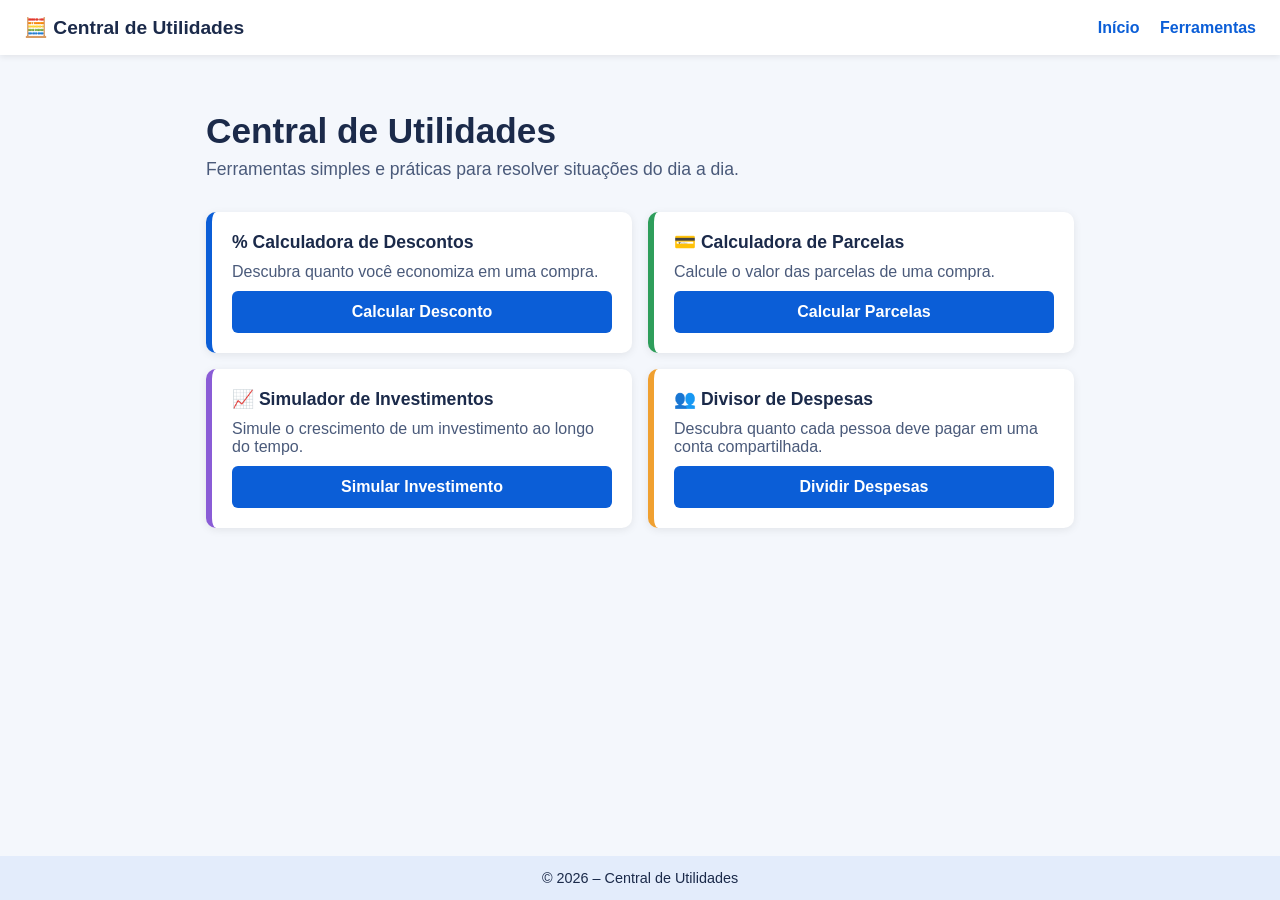
==== index.html @ aaa713ff "Entrega 1 - Fundamentos de JavaScript" ====
<!DOCTYPE html>
<html lang="pt-BR">
<head>
  <meta charset="UTF-8">
  <meta name="viewport" content="width=device-width, initial-scale=1">
  <title>Central de Utilidades</title>
  <link rel="stylesheet" href="style.css">
</head>
<body>
  <header class="topo">
    <div class="logo">🧮 Central de Utilidades</div>
    <nav>
      <a href="#inicio">Início</a>
      <a href="#ferramentas">Ferramentas</a>
    </nav>
  </header>

  <main>
    <section class="apresentacao" id="inicio">
      <h1>Central de Utilidades</h1>
      <p>Ferramentas simples e práticas para resolver situações do dia a dia.</p>
    </section>

    <section class="cartoes" id="ferramentas">
      <article class="cartao desconto">
        <h2>% Calculadora de Descontos</h2>
        <p>Descubra quanto você economiza em uma compra.</p>
        <button onclick="executarFerramenta('desconto')">Calcular Desconto</button>
      </article>

      <article class="cartao parcelas">
        <h2>💳 Calculadora de Parcelas</h2>
        <p>Calcule o valor das parcelas de uma compra.</p>
        <button onclick="executarFerramenta('parcelas')">Calcular Parcelas</button>
      </article>

      <article class="cartao investimento">
        <h2>📈 Simulador de Investimentos</h2>
        <p>Simule o crescimento de um investimento ao longo do tempo.</p>
        <button onclick="executarFerramenta('investimento')">Simular Investimento</button>
      </article>

      <article class="cartao despesas">
        <h2>👥 Divisor de Despesas</h2>
        <p>Descubra quanto cada pessoa deve pagar em uma conta compartilhada.</p>
        <button onclick="executarFerramenta('despesas')">Dividir Despesas</button>
      </article>
    </section>
  </main>

  <footer class="rodape">
    <p>© 2026 – Central de Utilidades</p>
  </footer>

  <script src="script.js"></script>
</body>
</html>
---- style.css ----
* {
  box-sizing: border-box;
  margin: 0;
  padding: 0;
}

body {
  font-family: Arial, Helvetica, sans-serif;
  background: #f4f7fc;
  color: #1b2a4a;
  min-height: 100vh;
  display: flex;
  flex-direction: column;
}

.topo {
  background: #ffffff;
  padding: 16px 24px;
  display: flex;
  justify-content: space-between;
  align-items: center;
  flex-wrap: wrap;
  gap: 8px;
  box-shadow: 0 2px 6px rgba(0, 0, 0, 0.08);
}

.logo {
  font-weight: bold;
  font-size: 1.2rem;
}

.topo nav a {
  margin-left: 16px;
  color: #0b5ed7;
  text-decoration: none;
  font-weight: bold;
}

main {
  flex: 1;
  width: 100%;
  max-width: 900px;
  margin: 0 auto;
  padding: 24px 16px;
}

.apresentacao {
  padding: 32px 0;
}

.apresentacao h1 {
  font-size: 2.2rem;
  margin-bottom: 8px;
}

.apresentacao p {
  font-size: 1.1rem;
  color: #4a5a7a;
}

.cartoes {
  display: grid;
  grid-template-columns: repeat(2, 1fr);
  gap: 16px;
}

.cartao {
  background: #ffffff;
  border-radius: 10px;
  padding: 20px;
  border-left: 6px solid #0b5ed7;
  box-shadow: 0 2px 8px rgba(0, 0, 0, 0.08);
  display: flex;
  flex-direction: column;
  gap: 10px;
}

.cartao h2 {
  font-size: 1.1rem;
}

.cartao p {
  color: #4a5a7a;
  flex: 1;
}

.cartao.desconto { border-left-color: #0b5ed7; }
.cartao.parcelas { border-left-color: #2e9e5b; }
.cartao.investimento { border-left-color: #8a5cd6; }
.cartao.despesas { border-left-color: #f0a030; }

button {
  background: #0b5ed7;
  color: #ffffff;
  border: none;
  border-radius: 6px;
  padding: 12px 16px;
  font-size: 1rem;
  font-weight: bold;
  cursor: pointer;
}

button:hover {
  background: #094db0;
}

.rodape {
  background: #e3ecfb;
  text-align: center;
  padding: 14px;
  font-size: 0.9rem;
}

@media (max-width: 600px) {
  .cartoes {
    grid-template-columns: 1fr;
  }

  .apresentacao h1 {
    font-size: 1.8rem;
  }
}
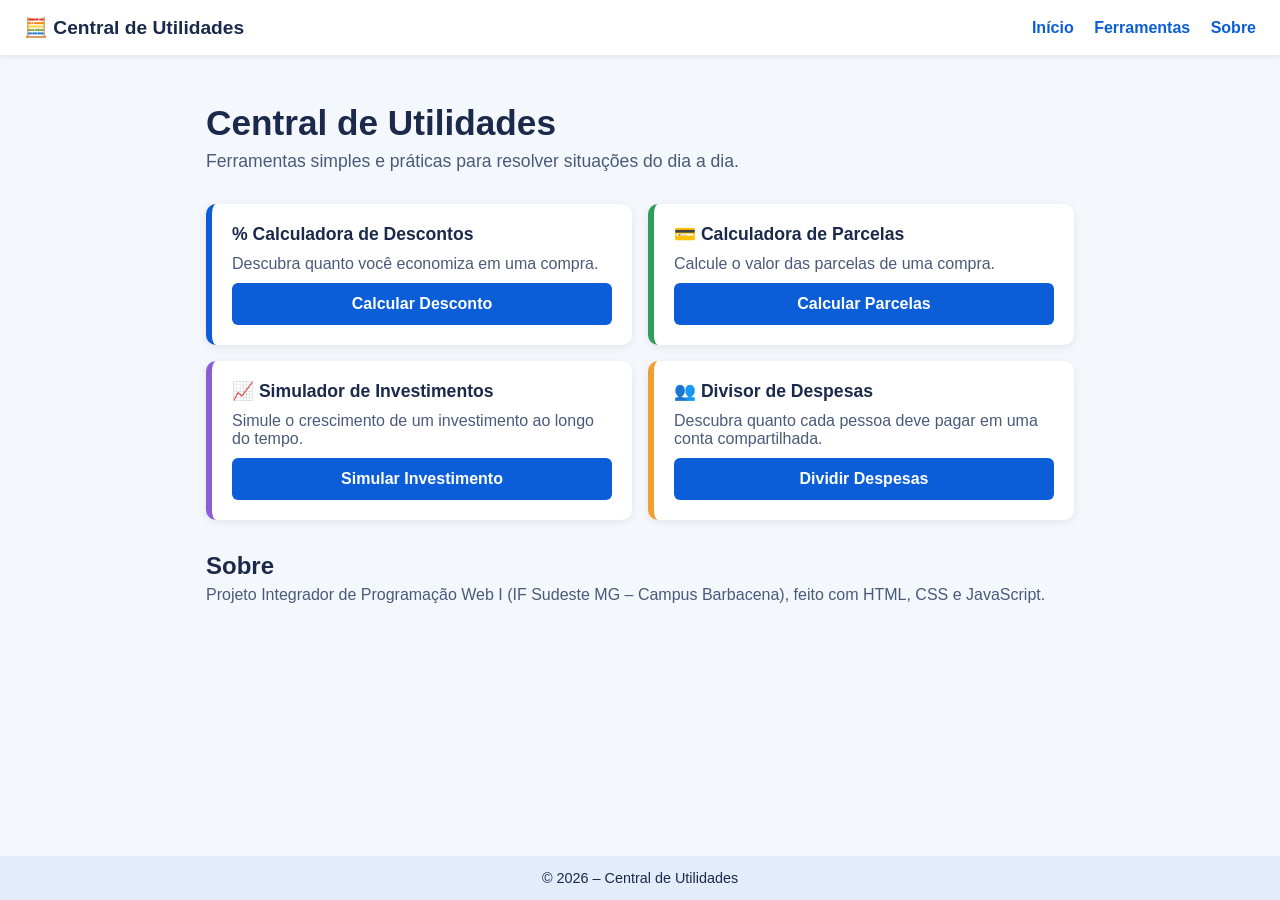
==== commit d23e68c8: "Entrega 3 - DOM, Eventos e Formulários." ====
--- a/index.html
+++ b/index.html
@@ -10,41 +10,136 @@
   <header class="topo">
     <div class="logo">🧮 Central de Utilidades</div>
     <nav>
-      <a href="#inicio">Início</a>
-      <a href="#ferramentas">Ferramentas</a>
+      <a href="#inicio" data-alvo="inicio">Início</a>
+      <a href="#ferramentas" data-alvo="ferramentas">Ferramentas</a>
+      <a href="#sobre" data-alvo="sobre">Sobre</a>
     </nav>
   </header>
 
   <main>
-    <section class="apresentacao" id="inicio">
-      <h1>Central de Utilidades</h1>
-      <p>Ferramentas simples e práticas para resolver situações do dia a dia.</p>
+    <!-- TELA INICIAL -->
+    <div class="tela" id="home">
+      <section class="apresentacao" id="inicio">
+        <h1>Central de Utilidades</h1>
+        <p>Ferramentas simples e práticas para resolver situações do dia a dia.</p>
+      </section>
+
+      <section class="cartoes" id="ferramentas">
+        <article class="cartao desconto">
+          <h2>% Calculadora de Descontos</h2>
+          <p>Descubra quanto você economiza em uma compra.</p>
+          <button type="button" data-ferramenta="desconto">Calcular Desconto</button>
+        </article>
+        <article class="cartao parcelas">
+          <h2>💳 Calculadora de Parcelas</h2>
+          <p>Calcule o valor das parcelas de uma compra.</p>
+          <button type="button" data-ferramenta="parcelas">Calcular Parcelas</button>
+        </article>
+        <article class="cartao investimento">
+          <h2>📈 Simulador de Investimentos</h2>
+          <p>Simule o crescimento de um investimento ao longo do tempo.</p>
+          <button type="button" data-ferramenta="investimento">Simular Investimento</button>
+        </article>
+        <article class="cartao despesas">
+          <h2>👥 Divisor de Despesas</h2>
+          <p>Descubra quanto cada pessoa deve pagar em uma conta compartilhada.</p>
+          <button type="button" data-ferramenta="despesas">Dividir Despesas</button>
+        </article>
+      </section>
+
+      <section class="sobre" id="sobre">
+        <h2>Sobre</h2>
+        <p>Projeto Integrador de Programação Web I (IF Sudeste MG – Campus Barbacena), feito com HTML, CSS e JavaScript.</p>
+      </section>
+    </div>
+
+    <!-- CALCULADORA DE DESCONTOS -->
+    <section class="tela oculta" id="desconto">
+      <button type="button" class="voltar" data-voltar>← Voltar para as ferramentas</button>
+      <div class="painel">
+        <form id="form-desconto" novalidate>
+          <h2>% Calculadora de Descontos</h2>
+          <p class="sub">Descubra quanto você economiza em uma compra.</p>
+          <label for="desc-preco">Preço original (R$)</label>
+          <input type="number" id="desc-preco" step="any" min="0" inputmode="decimal" placeholder="Ex.: 200,00">
+          <label for="desc-percentual">Desconto (%)</label>
+          <input type="number" id="desc-percentual" step="any" min="0" max="100" inputmode="decimal" placeholder="Ex.: 15">
+          <p class="erro" id="erro-desconto" role="alert"></p>
+          <button type="submit">Calcular Desconto</button>
+        </form>
+        <div class="resultado" id="resultado-desconto" aria-live="polite"></div>
+      </div>
     </section>
 
-    <section class="cartoes" id="ferramentas">
-      <article class="cartao desconto">
-        <h2>% Calculadora de Descontos</h2>
-        <p>Descubra quanto você economiza em uma compra.</p>
-        <button onclick="executarFerramenta('desconto')">Calcular Desconto</button>
-      </article>
+    <!-- CALCULADORA DE PARCELAS -->
+    <section class="tela oculta" id="parcelas">
+      <button type="button" class="voltar" data-voltar>← Voltar para as ferramentas</button>
+      <div class="painel">
+        <form id="form-parcelas" novalidate>
+          <h2>💳 Calculadora de Parcelas</h2>
+          <p class="sub">Calcule o valor das parcelas de uma compra (sem juros).</p>
+          <label for="parc-total">Valor total da compra (R$)</label>
+          <input type="number" id="parc-total" step="any" min="0" inputmode="decimal" placeholder="Ex.: 1200,00">
+          <label for="parc-qtd">Quantidade de parcelas</label>
+          <input type="number" id="parc-qtd" step="1" min="1" inputmode="numeric" placeholder="Ex.: 6">
+          <p class="erro" id="erro-parcelas" role="alert"></p>
+          <button type="submit">Calcular Parcelas</button>
+        </form>
+        <div class="resultado" id="resultado-parcelas" aria-live="polite"></div>
+      </div>
+    </section>
 
-      <article class="cartao parcelas">
-        <h2>💳 Calculadora de Parcelas</h2>
-        <p>Calcule o valor das parcelas de uma compra.</p>
-        <button onclick="executarFerramenta('parcelas')">Calcular Parcelas</button>
-      </article>
+    <!-- SIMULADOR DE INVESTIMENTOS -->
+    <section class="tela oculta" id="investimento">
+      <button type="button" class="voltar" data-voltar>← Voltar para as ferramentas</button>
+      <div class="painel">
+        <form id="form-investimento" novalidate>
+          <h2>📈 Simulador de Investimentos</h2>
+          <p class="sub">Simule o crescimento de um investimento ao longo do tempo.</p>
+          <label for="inv-inicial">Investimento inicial (R$)</label>
+          <input type="number" id="inv-inicial" step="any" min="0" inputmode="decimal" placeholder="Ex.: 1000,00">
+          <label for="inv-aporte">Aporte mensal (R$)</label>
+          <input type="number" id="inv-aporte" step="any" min="0" inputmode="decimal" placeholder="Ex.: 200,00">
+          <label for="inv-taxa">Taxa de rendimento mensal (%)</label>
+          <input type="number" id="inv-taxa" step="any" min="0" inputmode="decimal" placeholder="Ex.: 1">
+          <label for="inv-meses">Período (meses)</label>
+          <input type="number" id="inv-meses" step="1" min="1" inputmode="numeric" placeholder="Ex.: 12">
+          <p class="erro" id="erro-investimento" role="alert"></p>
+          <button type="submit">Simular Investimento</button>
+        </form>
+        <div class="resultado" id="resultado-investimento" aria-live="polite"></div>
+      </div>
+    </section>
 
-      <article class="cartao investimento">
-        <h2>📈 Simulador de Investimentos</h2>
-        <p>Simule o crescimento de um investimento ao longo do tempo.</p>
-        <button onclick="executarFerramenta('investimento')">Simular Investimento</button>
-      </article>
+    <!-- DIVISOR DE DESPESAS -->
+    <section class="tela oculta" id="despesas">
+      <button type="button" class="voltar" data-voltar>← Voltar para as ferramentas</button>
+      <div class="painel">
+        <div>
+          <h2>👥 Divisor de Despesas</h2>
+          <p class="sub">Descubra quanto cada pessoa deve pagar em uma conta compartilhada.</p>
 
-      <article class="cartao despesas">
-        <h2>👥 Divisor de Despesas</h2>
-        <p>Descubra quanto cada pessoa deve pagar em uma conta compartilhada.</p>
-        <button onclick="executarFerramenta('despesas')">Dividir Despesas</button>
-      </article>
+          <form id="form-adicionar" novalidate>
+            <label for="desp-descricao">Descrição da despesa</label>
+            <input type="text" id="desp-descricao" placeholder="Ex.: Almoço">
+            <label for="desp-valor">Valor (R$)</label>
+            <input type="number" id="desp-valor" step="any" min="0" inputmode="decimal" placeholder="Ex.: 50,00">
+            <p class="erro" id="erro-despesa-add" role="alert"></p>
+            <button type="submit">➕ Adicionar despesa</button>
+          </form>
+
+          <h3>Despesas incluídas</h3>
+          <ul class="lista" id="lista-despesas"></ul>
+
+          <form id="form-despesas" novalidate>
+            <label for="desp-pessoas">Quantidade de pessoas</label>
+            <input type="number" id="desp-pessoas" step="1" min="1" inputmode="numeric" placeholder="Ex.: 4">
+            <p class="erro" id="erro-despesas" role="alert"></p>
+            <button type="submit">Dividir Despesas</button>
+          </form>
+        </div>
+        <div class="resultado" id="resultado-despesas" aria-live="polite"></div>
+      </div>
     </section>
   </main>
 
--- a/style.css
+++ b/style.css
@@ -1,8 +1,4 @@
-* {
-  box-sizing: border-box;
-  margin: 0;
-  padding: 0;
-}
+* { box-sizing: border-box; margin: 0; padding: 0; }
 
 body {
   font-family: Arial, Helvetica, sans-serif;
@@ -23,47 +19,18 @@
   gap: 8px;
   box-shadow: 0 2px 6px rgba(0, 0, 0, 0.08);
 }
+.logo { font-weight: bold; font-size: 1.2rem; }
+.topo nav a { margin-left: 16px; color: #0b5ed7; text-decoration: none; font-weight: bold; }
 
-.logo {
-  font-weight: bold;
-  font-size: 1.2rem;
-}
+main { flex: 1; width: 100%; max-width: 900px; margin: 0 auto; padding: 24px 16px; }
+.oculta { display: none; }
 
-.topo nav a {
-  margin-left: 16px;
-  color: #0b5ed7;
-  text-decoration: none;
-  font-weight: bold;
-}
+/* Tela inicial */
+.apresentacao { padding: 24px 0 32px; }
+.apresentacao h1 { font-size: 2.2rem; margin-bottom: 8px; }
+.apresentacao p { font-size: 1.1rem; color: #4a5a7a; }
 
-main {
-  flex: 1;
-  width: 100%;
-  max-width: 900px;
-  margin: 0 auto;
-  padding: 24px 16px;
-}
-
-.apresentacao {
-  padding: 32px 0;
-}
-
-.apresentacao h1 {
-  font-size: 2.2rem;
-  margin-bottom: 8px;
-}
-
-.apresentacao p {
-  font-size: 1.1rem;
-  color: #4a5a7a;
-}
-
-.cartoes {
-  display: grid;
-  grid-template-columns: repeat(2, 1fr);
-  gap: 16px;
-}
-
+.cartoes { display: grid; grid-template-columns: repeat(2, 1fr); gap: 16px; }
 .cartao {
   background: #ffffff;
   border-radius: 10px;
@@ -74,21 +41,18 @@
   flex-direction: column;
   gap: 10px;
 }
-
-.cartao h2 {
-  font-size: 1.1rem;
-}
-
-.cartao p {
-  color: #4a5a7a;
-  flex: 1;
-}
-
+.cartao h2 { font-size: 1.1rem; }
+.cartao p { color: #4a5a7a; flex: 1; }
 .cartao.desconto { border-left-color: #0b5ed7; }
 .cartao.parcelas { border-left-color: #2e9e5b; }
 .cartao.investimento { border-left-color: #8a5cd6; }
 .cartao.despesas { border-left-color: #f0a030; }
 
+.sobre { margin-top: 32px; }
+.sobre h2 { margin-bottom: 6px; }
+.sobre p { color: #4a5a7a; }
+
+/* Botões */
 button {
   background: #0b5ed7;
   color: #ffffff;
@@ -99,24 +63,91 @@
   font-weight: bold;
   cursor: pointer;
 }
+button:hover { background: #094db0; }
+.voltar { background: none; color: #0b5ed7; padding: 4px 0; margin-bottom: 12px; }
+.voltar:hover { background: none; text-decoration: underline; }
 
-button:hover {
-  background: #094db0;
+/* Ferramentas */
+.painel {
+  background: #ffffff;
+  border-radius: 10px;
+  padding: 20px;
+  box-shadow: 0 2px 8px rgba(0, 0, 0, 0.08);
+  display: grid;
+  grid-template-columns: 1fr 1fr;
+  gap: 24px;
 }
+.painel h2 { font-size: 1.3rem; margin-bottom: 4px; }
+.painel h3 { font-size: 1rem; margin: 16px 0 6px; }
+.sub { color: #4a5a7a; margin-bottom: 8px; }
 
-.rodape {
+label { display: block; font-size: 0.9rem; font-weight: bold; margin: 12px 0 4px; }
+input {
+  width: 100%;
+  padding: 10px;
+  font-size: 1rem;
+  border: 1px solid #b9c6e0;
+  border-radius: 6px;
+}
+form button[type="submit"] { width: 100%; margin-top: 14px; }
+.erro { color: #c62828; font-size: 0.9rem; margin-top: 8px; min-height: 1em; }
+
+/* Resultado */
+.resultado {
+  background: #f4f7fc;
+  border-radius: 8px;
+  padding: 16px;
+  align-self: start;
+}
+.resultado h3 {
+  background: #dff3e4;
+  color: #1c6b3a;
+  padding: 10px;
+  border-radius: 6px;
+  margin-bottom: 10px;
+}
+.vazio { color: #6b7a99; }
+.linha {
+  display: flex;
+  justify-content: space-between;
+  gap: 8px;
+  padding: 8px 0;
+  border-bottom: 1px solid #dbe3f3;
+}
+.destaque {
+  display: flex;
+  justify-content: space-between;
+  gap: 8px;
   background: #e3ecfb;
-  text-align: center;
-  padding: 14px;
-  font-size: 0.9rem;
+  padding: 12px 10px;
+  border-radius: 6px;
+  margin-top: 10px;
+  font-weight: bold;
+  font-size: 1.1rem;
 }
+.detalhes { margin-top: 12px; font-size: 0.9rem; color: #4a5a7a; }
+.detalhes li { margin-left: 18px; }
 
-@media (max-width: 600px) {
-  .cartoes {
-    grid-template-columns: 1fr;
-  }
+/* Lista de despesas */
+.lista { list-style: none; border: 1px solid #dbe3f3; border-radius: 8px; padding: 4px 10px; }
+.lista li {
+  display: flex;
+  justify-content: space-between;
+  align-items: center;
+  gap: 8px;
+  padding: 8px 0;
+  border-bottom: 1px solid #eef2fa;
+}
+.lista li:last-child { border-bottom: none; }
+.lista .vazio { display: block; padding: 8px 0; }
+.lista button { background: #c62828; padding: 6px 10px; font-size: 0.85rem; }
+.lista button:hover { background: #9e1f1f; }
 
-  .apresentacao h1 {
-    font-size: 1.8rem;
-  }
+.rodape { background: #e3ecfb; text-align: center; padding: 14px; font-size: 0.9rem; }
+
+/* Responsividade */
+@media (max-width: 700px) {
+  .cartoes { grid-template-columns: 1fr; }
+  .painel { grid-template-columns: 1fr; }
+  .apresentacao h1 { font-size: 1.8rem; }
 }
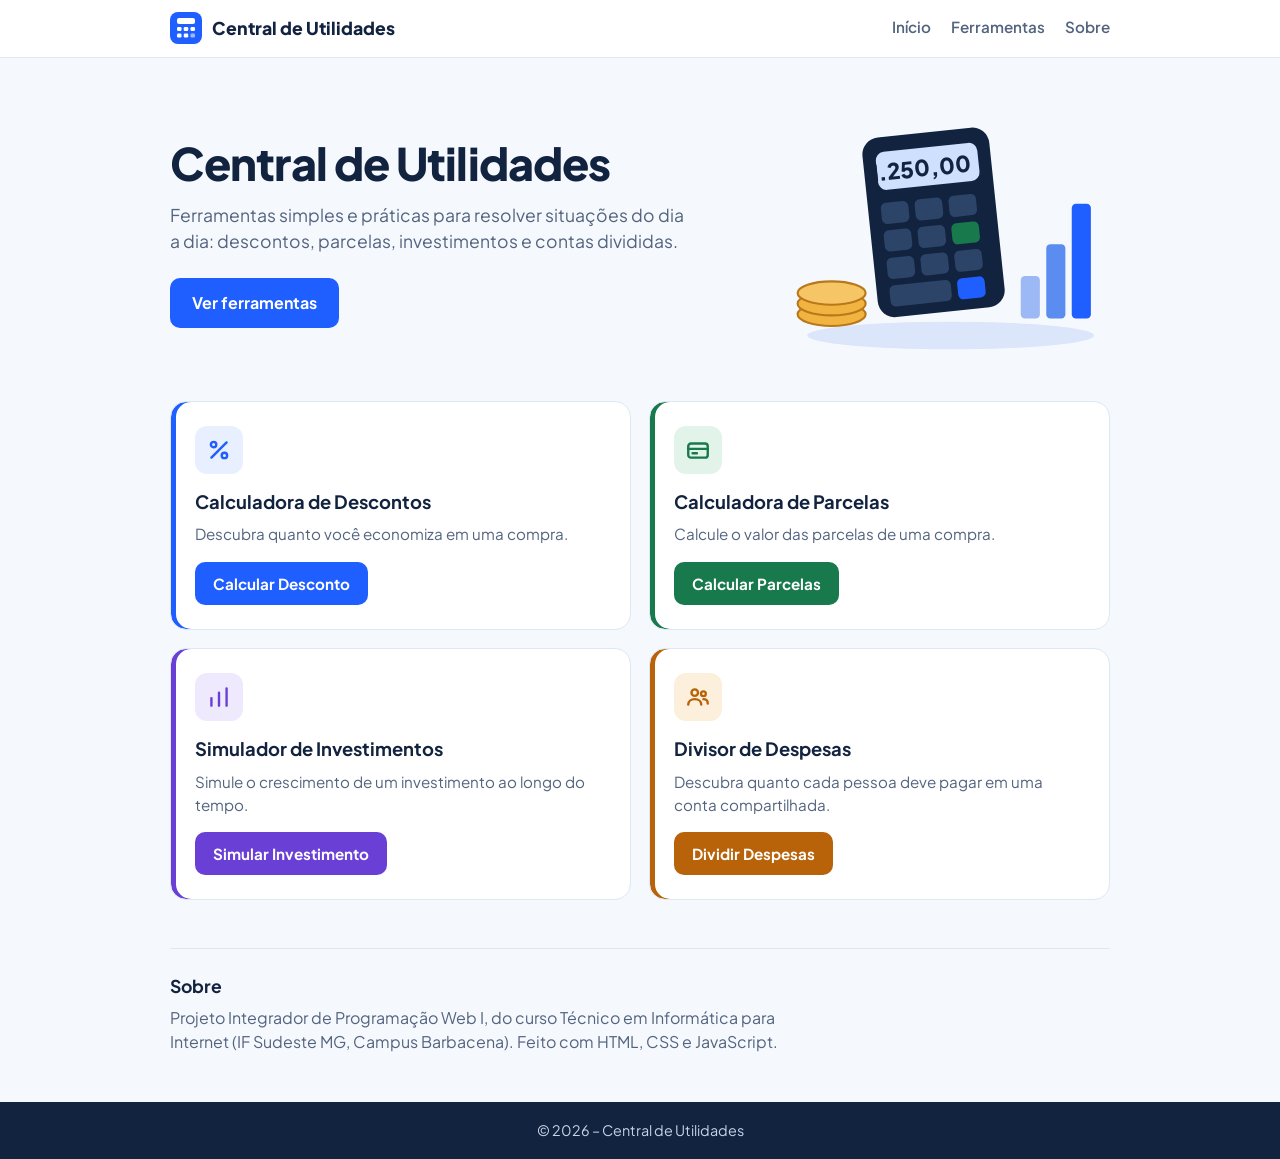
==== commit baa62021: "Novo visual da Central" ====
--- a/index.html
+++ b/index.html
@@ -4,44 +4,105 @@
   <meta charset="UTF-8">
   <meta name="viewport" content="width=device-width, initial-scale=1">
   <title>Central de Utilidades</title>
+  <link rel="preconnect" href="https://fonts.googleapis.com">
+  <link rel="preconnect" href="https://fonts.gstatic.com" crossorigin>
+  <link href="https://fonts.googleapis.com/css2?family=Plus+Jakarta+Sans:wght@400;500;600;700;800&display=swap" rel="stylesheet">
   <link rel="stylesheet" href="style.css">
 </head>
 <body>
   <header class="topo">
-    <div class="logo">🧮 Central de Utilidades</div>
-    <nav>
-      <a href="#inicio" data-alvo="inicio">Início</a>
-      <a href="#ferramentas" data-alvo="ferramentas">Ferramentas</a>
-      <a href="#sobre" data-alvo="sobre">Sobre</a>
-    </nav>
+    <div class="topo-interno">
+      <a class="logo" href="#inicio" data-alvo="inicio">
+        <svg class="logo-marca" viewBox="0 0 32 32" aria-hidden="true">
+          <rect width="32" height="32" rx="8" fill="#1f5eff"/>
+          <rect x="7" y="6" width="18" height="6" rx="2" fill="#fff"/>
+          <rect x="7" y="15" width="4.5" height="4" rx="1.2" fill="#fff"/>
+          <rect x="13.75" y="15" width="4.5" height="4" rx="1.2" fill="#fff"/>
+          <rect x="20.5" y="15" width="4.5" height="4" rx="1.2" fill="#fff"/>
+          <rect x="7" y="21.5" width="4.5" height="4" rx="1.2" fill="#fff"/>
+          <rect x="13.75" y="21.5" width="4.5" height="4" rx="1.2" fill="#fff"/>
+          <rect x="20.5" y="21.5" width="4.5" height="4" rx="1.2" fill="#9db9f5"/>
+        </svg>
+        <span>Central de Utilidades</span>
+      </a>
+      <nav>
+        <a href="#inicio" data-alvo="inicio">Início</a>
+        <a href="#ferramentas" data-alvo="ferramentas">Ferramentas</a>
+        <a href="#sobre" data-alvo="sobre">Sobre</a>
+      </nav>
+    </div>
   </header>
 
   <main>
     <!-- TELA INICIAL -->
     <div class="tela" id="home">
       <section class="apresentacao" id="inicio">
-        <h1>Central de Utilidades</h1>
-        <p>Ferramentas simples e práticas para resolver situações do dia a dia.</p>
+        <div class="apresentacao-texto">
+          <h1>Central de Utilidades</h1>
+          <p>Ferramentas simples e práticas para resolver situações do dia a dia: descontos, parcelas, investimentos e contas divididas.</p>
+          <a class="botao-principal" href="#ferramentas" data-alvo="ferramentas">Ver ferramentas</a>
+        </div>
+        <svg class="apresentacao-arte" viewBox="0 0 320 240" role="img" aria-label="Calculadora, moedas e gráfico de barras">
+          <ellipse cx="170" cy="216" rx="135" ry="13" fill="#dbe6fb"/>
+          <g transform="rotate(-6 150 120)">
+            <rect x="95" y="25" width="120" height="170" rx="16" fill="#12233f"/>
+            <rect x="107" y="39" width="96" height="36" rx="8" fill="#cfe0ff"/>
+            <text x="196" y="66" text-anchor="end" font-size="21" font-weight="800" fill="#12233f" font-family="Plus Jakarta Sans, Arial, sans-serif">1.250,00</text>
+            <g fill="#2c4468">
+              <rect x="107" y="87" width="26" height="20" rx="5"/>
+              <rect x="139" y="87" width="26" height="20" rx="5"/>
+              <rect x="171" y="87" width="26" height="20" rx="5"/>
+              <rect x="107" y="113" width="26" height="20" rx="5"/>
+              <rect x="139" y="113" width="26" height="20" rx="5"/>
+              <rect x="171" y="113" width="26" height="20" rx="5" fill="#187a4c"/>
+              <rect x="107" y="139" width="26" height="20" rx="5"/>
+              <rect x="139" y="139" width="26" height="20" rx="5"/>
+              <rect x="171" y="139" width="26" height="20" rx="5"/>
+              <rect x="107" y="165" width="58" height="20" rx="5"/>
+              <rect x="171" y="165" width="26" height="20" rx="5" fill="#1f5eff"/>
+            </g>
+          </g>
+          <g stroke="#b9791a" stroke-width="2">
+            <ellipse cx="58" cy="196" rx="32" ry="11" fill="#f2b441"/>
+            <ellipse cx="58" cy="186" rx="32" ry="11" fill="#f2b441"/>
+            <ellipse cx="58" cy="176" rx="32" ry="11" fill="#f6c566"/>
+          </g>
+          <rect x="236" y="160" width="18" height="40" rx="4" fill="#9db9f5"/>
+          <rect x="260" y="130" width="18" height="70" rx="4" fill="#5b8cf0"/>
+          <rect x="284" y="92" width="18" height="108" rx="4" fill="#1f5eff"/>
+        </svg>
       </section>
 
       <section class="cartoes" id="ferramentas">
         <article class="cartao desconto">
-          <h2>% Calculadora de Descontos</h2>
+          <span class="icone" aria-hidden="true">
+            <svg viewBox="0 0 24 24"><path d="M19 5L5 19"/><circle cx="7" cy="7" r="2.5"/><circle cx="17" cy="17" r="2.5"/></svg>
+          </span>
+          <h2>Calculadora de Descontos</h2>
           <p>Descubra quanto você economiza em uma compra.</p>
           <button type="button" data-ferramenta="desconto">Calcular Desconto</button>
         </article>
         <article class="cartao parcelas">
-          <h2>💳 Calculadora de Parcelas</h2>
+          <span class="icone" aria-hidden="true">
+            <svg viewBox="0 0 24 24"><rect x="3" y="6" width="18" height="13" rx="2.5"/><path d="M3 11h18M7 15h4"/></svg>
+          </span>
+          <h2>Calculadora de Parcelas</h2>
           <p>Calcule o valor das parcelas de uma compra.</p>
           <button type="button" data-ferramenta="parcelas">Calcular Parcelas</button>
         </article>
         <article class="cartao investimento">
-          <h2>📈 Simulador de Investimentos</h2>
+          <span class="icone" aria-hidden="true">
+            <svg viewBox="0 0 24 24"><path d="M5 20v-7M12 20V8M19 20V4"/></svg>
+          </span>
+          <h2>Simulador de Investimentos</h2>
           <p>Simule o crescimento de um investimento ao longo do tempo.</p>
           <button type="button" data-ferramenta="investimento">Simular Investimento</button>
         </article>
         <article class="cartao despesas">
-          <h2>👥 Divisor de Despesas</h2>
+          <span class="icone" aria-hidden="true">
+            <svg viewBox="0 0 24 24"><circle cx="9" cy="8" r="3"/><path d="M3 19c0-3 2.7-5 6-5s6 2 6 5"/><circle cx="17" cy="9" r="2.2"/><path d="M17 14c2.5 0 4 1.7 4 4"/></svg>
+          </span>
+          <h2>Divisor de Despesas</h2>
           <p>Descubra quanto cada pessoa deve pagar em uma conta compartilhada.</p>
           <button type="button" data-ferramenta="despesas">Dividir Despesas</button>
         </article>
@@ -49,7 +110,7 @@
 
       <section class="sobre" id="sobre">
         <h2>Sobre</h2>
-        <p>Projeto Integrador de Programação Web I (IF Sudeste MG – Campus Barbacena), feito com HTML, CSS e JavaScript.</p>
+        <p>Projeto Integrador de Programação Web I, do curso Técnico em Informática para Internet (IF Sudeste MG, Campus Barbacena). Feito com HTML, CSS e JavaScript.</p>
       </section>
     </div>
 
@@ -58,7 +119,7 @@
       <button type="button" class="voltar" data-voltar>← Voltar para as ferramentas</button>
       <div class="painel">
         <form id="form-desconto" novalidate>
-          <h2>% Calculadora de Descontos</h2>
+          <h2>Calculadora de Descontos</h2>
           <p class="sub">Descubra quanto você economiza em uma compra.</p>
           <label for="desc-preco">Preço original (R$)</label>
           <input type="number" id="desc-preco" step="any" min="0" inputmode="decimal" placeholder="Ex.: 200,00">
@@ -76,8 +137,8 @@
       <button type="button" class="voltar" data-voltar>← Voltar para as ferramentas</button>
       <div class="painel">
         <form id="form-parcelas" novalidate>
-          <h2>💳 Calculadora de Parcelas</h2>
-          <p class="sub">Calcule o valor das parcelas de uma compra (sem juros).</p>
+          <h2>Calculadora de Parcelas</h2>
+          <p class="sub">Calcule o valor das parcelas de uma compra, sem juros.</p>
           <label for="parc-total">Valor total da compra (R$)</label>
           <input type="number" id="parc-total" step="any" min="0" inputmode="decimal" placeholder="Ex.: 1200,00">
           <label for="parc-qtd">Quantidade de parcelas</label>
@@ -94,16 +155,26 @@
       <button type="button" class="voltar" data-voltar>← Voltar para as ferramentas</button>
       <div class="painel">
         <form id="form-investimento" novalidate>
-          <h2>📈 Simulador de Investimentos</h2>
+          <h2>Simulador de Investimentos</h2>
           <p class="sub">Simule o crescimento de um investimento ao longo do tempo.</p>
-          <label for="inv-inicial">Investimento inicial (R$)</label>
-          <input type="number" id="inv-inicial" step="any" min="0" inputmode="decimal" placeholder="Ex.: 1000,00">
-          <label for="inv-aporte">Aporte mensal (R$)</label>
-          <input type="number" id="inv-aporte" step="any" min="0" inputmode="decimal" placeholder="Ex.: 200,00">
-          <label for="inv-taxa">Taxa de rendimento mensal (%)</label>
-          <input type="number" id="inv-taxa" step="any" min="0" inputmode="decimal" placeholder="Ex.: 1">
-          <label for="inv-meses">Período (meses)</label>
-          <input type="number" id="inv-meses" step="1" min="1" inputmode="numeric" placeholder="Ex.: 12">
+          <div class="campos-duplos">
+            <div>
+              <label for="inv-inicial">Investimento inicial (R$)</label>
+              <input type="number" id="inv-inicial" step="any" min="0" inputmode="decimal" placeholder="Ex.: 1000,00">
+            </div>
+            <div>
+              <label for="inv-aporte">Aporte mensal (R$)</label>
+              <input type="number" id="inv-aporte" step="any" min="0" inputmode="decimal" placeholder="Ex.: 200,00">
+            </div>
+            <div>
+              <label for="inv-taxa">Rendimento mensal (%)</label>
+              <input type="number" id="inv-taxa" step="any" min="0" inputmode="decimal" placeholder="Ex.: 1">
+            </div>
+            <div>
+              <label for="inv-meses">Período (meses)</label>
+              <input type="number" id="inv-meses" step="1" min="1" inputmode="numeric" placeholder="Ex.: 12">
+            </div>
+          </div>
           <p class="erro" id="erro-investimento" role="alert"></p>
           <button type="submit">Simular Investimento</button>
         </form>
@@ -116,7 +187,7 @@
       <button type="button" class="voltar" data-voltar>← Voltar para as ferramentas</button>
       <div class="painel">
         <div>
-          <h2>👥 Divisor de Despesas</h2>
+          <h2>Divisor de Despesas</h2>
           <p class="sub">Descubra quanto cada pessoa deve pagar em uma conta compartilhada.</p>
 
           <form id="form-adicionar" novalidate>
@@ -125,7 +196,7 @@
             <label for="desp-valor">Valor (R$)</label>
             <input type="number" id="desp-valor" step="any" min="0" inputmode="decimal" placeholder="Ex.: 50,00">
             <p class="erro" id="erro-despesa-add" role="alert"></p>
-            <button type="submit">➕ Adicionar despesa</button>
+            <button type="submit" class="secundario">Adicionar despesa</button>
           </form>
 
           <h3>Despesas incluídas</h3>
--- a/style.css
+++ b/style.css
@@ -1,153 +1,318 @@
+:root {
+  --tinta: #12233f;
+  --suave: #53647f;
+  --papel: #f5f8fd;
+  --branco: #ffffff;
+  --borda: #dfe7f3;
+  --azul: #1f5eff;
+  --azul-escuro: #1647c7;
+  --verde: #187a4c;
+  --violeta: #6a3fd6;
+  --ambar: #b8620a;
+  --erro: #b3261e;
+  --acento: var(--azul);
+  --acento-claro: #e8efff;
+}
+
 * { box-sizing: border-box; margin: 0; padding: 0; }
 
 body {
-  font-family: Arial, Helvetica, sans-serif;
-  background: #f4f7fc;
-  color: #1b2a4a;
+  font-family: "Plus Jakarta Sans", "Segoe UI", Arial, sans-serif;
+  background: var(--papel);
+  color: var(--tinta);
+  line-height: 1.5;
   min-height: 100vh;
   display: flex;
   flex-direction: column;
 }
 
+a:focus-visible, button:focus-visible, input:focus-visible {
+  outline: 3px solid var(--acento);
+  outline-offset: 2px;
+}
+
+/* ---------- Cabeçalho ---------- */
 .topo {
-  background: #ffffff;
-  padding: 16px 24px;
+  background: var(--branco);
+  border-bottom: 1px solid var(--borda);
+  position: sticky;
+  top: 0;
+  z-index: 10;
+}
+.topo-interno {
+  max-width: 980px;
+  margin: 0 auto;
+  padding: 12px 20px;
   display: flex;
   justify-content: space-between;
   align-items: center;
   flex-wrap: wrap;
+  gap: 8px 20px;
+}
+.logo {
+  display: flex;
+  align-items: center;
+  gap: 10px;
+  font-weight: 800;
+  font-size: 1.1rem;
+  color: var(--tinta);
+  text-decoration: none;
+}
+.logo-marca { width: 32px; height: 32px; }
+.topo nav { display: flex; gap: 20px; }
+.topo nav a {
+  color: var(--suave);
+  text-decoration: none;
+  font-weight: 600;
+  font-size: 0.95rem;
+  padding: 4px 0;
+  border-bottom: 2px solid transparent;
+}
+.topo nav a:hover { color: var(--azul); border-bottom-color: var(--azul); }
+
+main {
+  flex: 1;
+  width: 100%;
+  max-width: 980px;
+  margin: 0 auto;
+  padding: 0 20px 48px;
+}
+.oculta { display: none; }
+
+/* ---------- Apresentação ---------- */
+.apresentacao {
+  display: grid;
+  grid-template-columns: 1.15fr 0.85fr;
+  align-items: center;
+  gap: 24px;
+  padding: 48px 0 40px;
+}
+.apresentacao h1 {
+  font-size: 2.8rem;
+  line-height: 1.1;
+  font-weight: 800;
+  letter-spacing: -0.02em;
+  margin-bottom: 14px;
+}
+.apresentacao p {
+  font-size: 1.1rem;
+  color: var(--suave);
+  max-width: 34em;
+  margin-bottom: 24px;
+}
+.botao-principal {
+  display: inline-block;
+  background: var(--azul);
+  color: var(--branco);
+  text-decoration: none;
+  font-weight: 700;
+  padding: 13px 22px;
+  border-radius: 10px;
+  transition: background 0.15s;
+}
+.botao-principal:hover { background: var(--azul-escuro); }
+.apresentacao-arte { width: 100%; max-width: 340px; justify-self: end; height: auto; }
+
+/* ---------- Cartões ---------- */
+.cartoes {
+  display: grid;
+  grid-template-columns: repeat(2, 1fr);
+  gap: 18px;
+}
+.cartao {
+  background: var(--branco);
+  border: 1px solid var(--borda);
+  border-radius: 16px;
+  padding: 24px;
+  display: flex;
+  flex-direction: column;
+  align-items: flex-start;
   gap: 8px;
-  box-shadow: 0 2px 6px rgba(0, 0, 0, 0.08);
-}
-.logo { font-weight: bold; font-size: 1.2rem; }
-.topo nav a { margin-left: 16px; color: #0b5ed7; text-decoration: none; font-weight: bold; }
-
-main { flex: 1; width: 100%; max-width: 900px; margin: 0 auto; padding: 24px 16px; }
-.oculta { display: none; }
-
-/* Tela inicial */
-.apresentacao { padding: 24px 0 32px; }
-.apresentacao h1 { font-size: 2.2rem; margin-bottom: 8px; }
-.apresentacao p { font-size: 1.1rem; color: #4a5a7a; }
-
-.cartoes { display: grid; grid-template-columns: repeat(2, 1fr); gap: 16px; }
-.cartao {
-  background: #ffffff;
+  box-shadow: inset 5px 0 0 var(--acento);
+}
+.cartao.desconto { --acento: var(--azul); --acento-claro: #e8efff; }
+.cartao.parcelas { --acento: var(--verde); --acento-claro: #e2f4ea; }
+.cartao.investimento { --acento: var(--violeta); --acento-claro: #efe9fd; }
+.cartao.despesas { --acento: var(--ambar); --acento-claro: #fcefdc; }
+
+.icone {
+  width: 48px;
+  height: 48px;
+  border-radius: 12px;
+  background: var(--acento-claro);
+  color: var(--acento);
+  display: grid;
+  place-items: center;
+  margin-bottom: 6px;
+}
+.icone svg {
+  width: 26px;
+  height: 26px;
+  fill: none;
+  stroke: currentColor;
+  stroke-width: 2.2;
+  stroke-linecap: round;
+  stroke-linejoin: round;
+}
+.cartao h2 { font-size: 1.15rem; font-weight: 700; }
+.cartao p { color: var(--suave); flex: 1; font-size: 0.95rem; margin-bottom: 8px; }
+.cartao button { background: var(--acento); }
+.cartao button:hover { filter: brightness(0.9); }
+
+.sobre { margin-top: 48px; padding-top: 24px; border-top: 1px solid var(--borda); }
+.sobre h2 { font-size: 1.1rem; margin-bottom: 6px; }
+.sobre p { color: var(--suave); max-width: 40em; }
+
+/* ---------- Botões ---------- */
+button {
+  font-family: inherit;
+  background: var(--acento);
+  color: var(--branco);
+  border: none;
   border-radius: 10px;
-  padding: 20px;
-  border-left: 6px solid #0b5ed7;
-  box-shadow: 0 2px 8px rgba(0, 0, 0, 0.08);
-  display: flex;
-  flex-direction: column;
-  gap: 10px;
-}
-.cartao h2 { font-size: 1.1rem; }
-.cartao p { color: #4a5a7a; flex: 1; }
-.cartao.desconto { border-left-color: #0b5ed7; }
-.cartao.parcelas { border-left-color: #2e9e5b; }
-.cartao.investimento { border-left-color: #8a5cd6; }
-.cartao.despesas { border-left-color: #f0a030; }
-
-.sobre { margin-top: 32px; }
-.sobre h2 { margin-bottom: 6px; }
-.sobre p { color: #4a5a7a; }
-
-/* Botões */
-button {
-  background: #0b5ed7;
-  color: #ffffff;
-  border: none;
-  border-radius: 6px;
-  padding: 12px 16px;
-  font-size: 1rem;
-  font-weight: bold;
+  padding: 12px 18px;
+  font-size: 0.95rem;
+  font-weight: 700;
   cursor: pointer;
-}
-button:hover { background: #094db0; }
-.voltar { background: none; color: #0b5ed7; padding: 4px 0; margin-bottom: 12px; }
-.voltar:hover { background: none; text-decoration: underline; }
-
-/* Ferramentas */
+  transition: filter 0.15s;
+}
+button:hover { filter: brightness(0.9); }
+.voltar {
+  background: none;
+  color: var(--azul);
+  padding: 4px 0;
+  margin: 24px 0 16px;
+}
+.voltar:hover { background: none; filter: none; text-decoration: underline; }
+button.secundario {
+  background: var(--acento-claro);
+  color: var(--acento);
+}
+
+/* ---------- Ferramentas ---------- */
+#desconto { --acento: var(--azul); --acento-claro: #e8efff; }
+#parcelas { --acento: var(--verde); --acento-claro: #e2f4ea; }
+#investimento { --acento: var(--violeta); --acento-claro: #efe9fd; }
+#despesas { --acento: var(--ambar); --acento-claro: #fcefdc; }
+
 .painel {
-  background: #ffffff;
-  border-radius: 10px;
-  padding: 20px;
-  box-shadow: 0 2px 8px rgba(0, 0, 0, 0.08);
+  background: var(--branco);
+  border: 1px solid var(--borda);
+  border-radius: 18px;
+  padding: 28px;
   display: grid;
   grid-template-columns: 1fr 1fr;
-  gap: 24px;
-}
-.painel h2 { font-size: 1.3rem; margin-bottom: 4px; }
-.painel h3 { font-size: 1rem; margin: 16px 0 6px; }
-.sub { color: #4a5a7a; margin-bottom: 8px; }
-
-label { display: block; font-size: 0.9rem; font-weight: bold; margin: 12px 0 4px; }
+  gap: 28px;
+  box-shadow: inset 0 4px 0 var(--acento);
+}
+.painel h2 { font-size: 1.4rem; font-weight: 800; margin-bottom: 4px; }
+.painel h3 { font-size: 1rem; margin: 22px 0 8px; }
+.sub { color: var(--suave); margin-bottom: 8px; font-size: 0.95rem; }
+
+label { display: block; font-size: 0.9rem; font-weight: 600; margin: 14px 0 6px; }
 input {
+  font-family: inherit;
   width: 100%;
-  padding: 10px;
+  padding: 11px 12px;
   font-size: 1rem;
-  border: 1px solid #b9c6e0;
-  border-radius: 6px;
-}
-form button[type="submit"] { width: 100%; margin-top: 14px; }
-.erro { color: #c62828; font-size: 0.9rem; margin-top: 8px; min-height: 1em; }
-
-/* Resultado */
+  color: var(--tinta);
+  background: var(--branco);
+  border: 1.5px solid var(--borda);
+  border-radius: 10px;
+}
+input:focus { border-color: var(--acento); outline-offset: 0; }
+form button[type="submit"] { width: 100%; margin-top: 16px; }
+.campos-duplos { display: grid; grid-template-columns: 1fr 1fr; gap: 0 14px; }
+.erro { color: var(--erro); font-size: 0.9rem; font-weight: 600; margin-top: 10px; min-height: 1.2em; }
+
+/* ---------- Resultado ---------- */
 .resultado {
-  background: #f4f7fc;
-  border-radius: 8px;
-  padding: 16px;
+  background: var(--papel);
+  border: 1px solid var(--borda);
+  border-radius: 14px;
+  padding: 20px;
   align-self: start;
 }
 .resultado h3 {
-  background: #dff3e4;
-  color: #1c6b3a;
-  padding: 10px;
-  border-radius: 6px;
-  margin-bottom: 10px;
-}
-.vazio { color: #6b7a99; }
+  display: inline-block;
+  background: var(--acento-claro);
+  color: var(--acento);
+  font-size: 0.95rem;
+  padding: 6px 12px;
+  border-radius: 999px;
+  margin: 0 0 14px;
+}
+.vazio { color: var(--suave); font-size: 0.95rem; }
 .linha {
   display: flex;
   justify-content: space-between;
-  gap: 8px;
-  padding: 8px 0;
-  border-bottom: 1px solid #dbe3f3;
-}
+  gap: 12px;
+  padding: 10px 0;
+  border-bottom: 1px solid var(--borda);
+  font-size: 0.95rem;
+}
+.linha span:last-child { font-weight: 700; }
 .destaque {
   display: flex;
   justify-content: space-between;
-  gap: 8px;
-  background: #e3ecfb;
-  padding: 12px 10px;
-  border-radius: 6px;
-  margin-top: 10px;
-  font-weight: bold;
-  font-size: 1.1rem;
-}
-.detalhes { margin-top: 12px; font-size: 0.9rem; color: #4a5a7a; }
-.detalhes li { margin-left: 18px; }
-
-/* Lista de despesas */
-.lista { list-style: none; border: 1px solid #dbe3f3; border-radius: 8px; padding: 4px 10px; }
+  align-items: baseline;
+  gap: 12px;
+  background: var(--branco);
+  border: 1.5px solid var(--acento);
+  padding: 14px;
+  border-radius: 12px;
+  margin-top: 14px;
+  font-weight: 700;
+}
+.destaque span:last-child { font-size: 1.5rem; font-weight: 800; color: var(--acento); }
+.detalhes { margin-top: 16px; font-size: 0.88rem; color: var(--suave); }
+.detalhes li { margin-left: 18px; padding: 2px 0; }
+
+/* ---------- Lista de despesas ---------- */
+.lista {
+  list-style: none;
+  background: var(--papel);
+  border: 1px solid var(--borda);
+  border-radius: 12px;
+  padding: 4px 14px;
+}
 .lista li {
   display: flex;
   justify-content: space-between;
   align-items: center;
-  gap: 8px;
-  padding: 8px 0;
-  border-bottom: 1px solid #eef2fa;
+  gap: 10px;
+  padding: 10px 0;
+  border-bottom: 1px solid var(--borda);
+  font-size: 0.95rem;
 }
 .lista li:last-child { border-bottom: none; }
-.lista .vazio { display: block; padding: 8px 0; }
-.lista button { background: #c62828; padding: 6px 10px; font-size: 0.85rem; }
-.lista button:hover { background: #9e1f1f; }
-
-.rodape { background: #e3ecfb; text-align: center; padding: 14px; font-size: 0.9rem; }
-
-/* Responsividade */
-@media (max-width: 700px) {
+.lista .vazio { display: block; padding: 10px 0; }
+.lista button {
+  background: #fdecea;
+  color: var(--erro);
+  padding: 6px 12px;
+  font-size: 0.82rem;
+}
+
+/* ---------- Rodapé ---------- */
+.rodape {
+  background: var(--tinta);
+  color: #c7d3ea;
+  text-align: center;
+  padding: 18px;
+  font-size: 0.9rem;
+}
+
+/* ---------- Telas pequenas ---------- */
+@media (max-width: 760px) {
+  .apresentacao { grid-template-columns: 1fr; padding: 32px 0 28px; }
+  .apresentacao h1 { font-size: 2.2rem; }
+  .apresentacao-arte { justify-self: center; max-width: 260px; order: -1; }
   .cartoes { grid-template-columns: 1fr; }
-  .painel { grid-template-columns: 1fr; }
-  .apresentacao h1 { font-size: 1.8rem; }
-}
+  .painel { grid-template-columns: 1fr; padding: 20px; }
+  .campos-duplos { grid-template-columns: 1fr 1fr; }
+}
+@media (max-width: 420px) {
+  .campos-duplos { grid-template-columns: 1fr; }
+  .topo nav { gap: 14px; }
+}
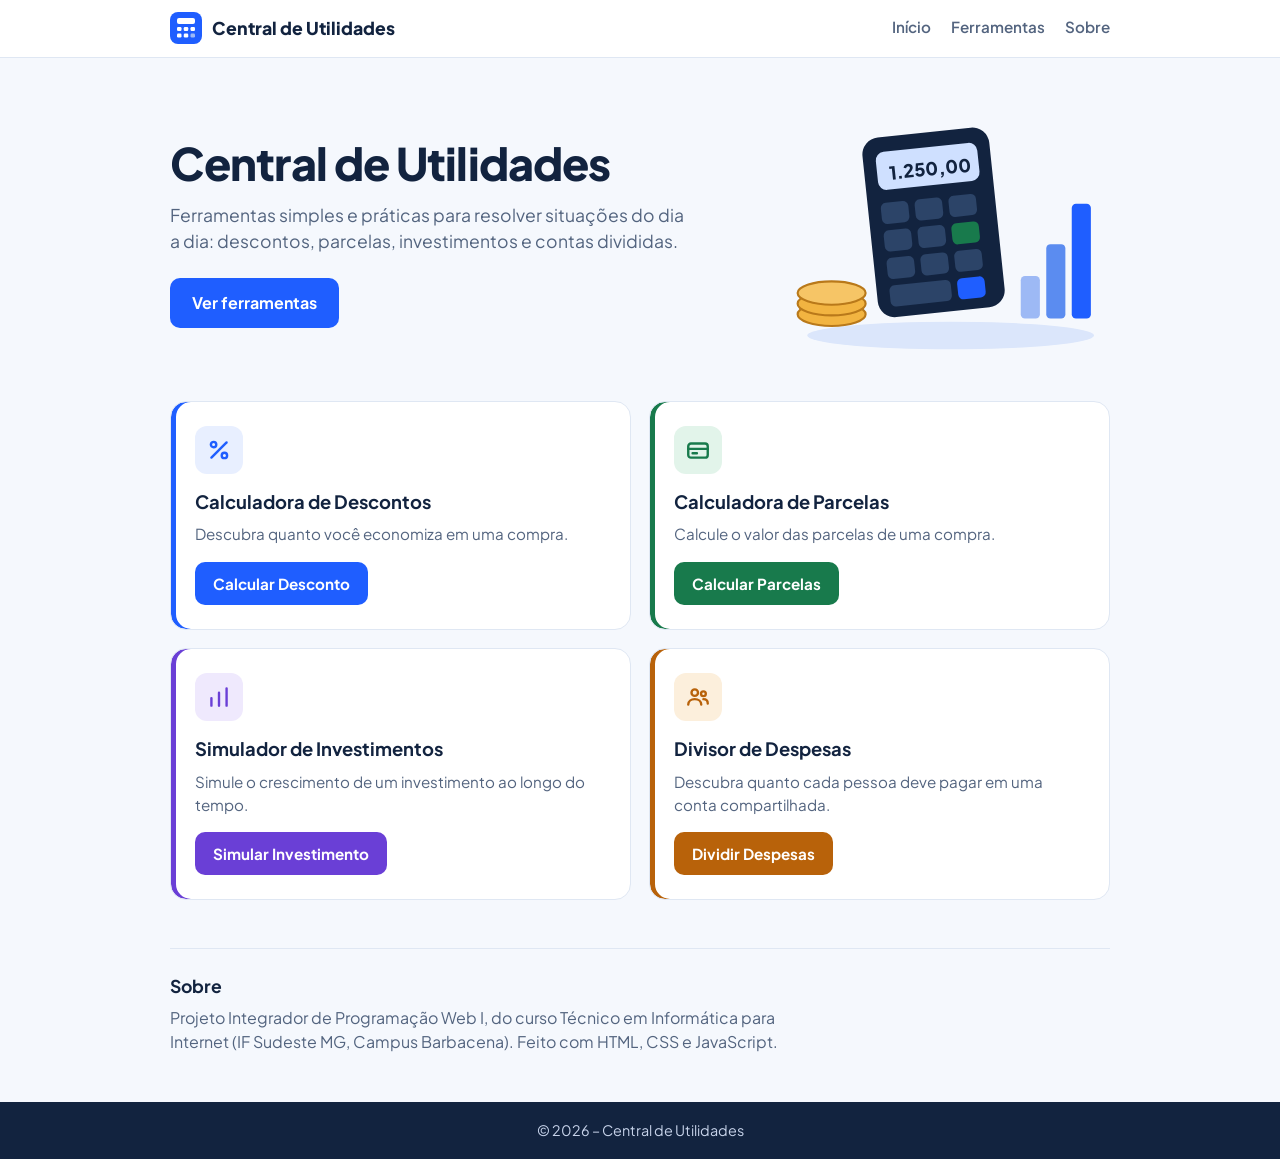
==== commit 0d3ac7fa: "Ajusta visor da calculadora Changed the font size of the text element in the SVG." ====
--- a/index.html
+++ b/index.html
@@ -47,7 +47,7 @@
           <g transform="rotate(-6 150 120)">
             <rect x="95" y="25" width="120" height="170" rx="16" fill="#12233f"/>
             <rect x="107" y="39" width="96" height="36" rx="8" fill="#cfe0ff"/>
-            <text x="196" y="66" text-anchor="end" font-size="21" font-weight="800" fill="#12233f" font-family="Plus Jakarta Sans, Arial, sans-serif">1.250,00</text>
+            <text x="196" y="66" text-anchor="end" font-size="17" font-weight="800" fill="#12233f" font-family="Plus Jakarta Sans, Arial, sans-serif">1.250,00</text>
             <g fill="#2c4468">
               <rect x="107" y="87" width="26" height="20" rx="5"/>
               <rect x="139" y="87" width="26" height="20" rx="5"/>
